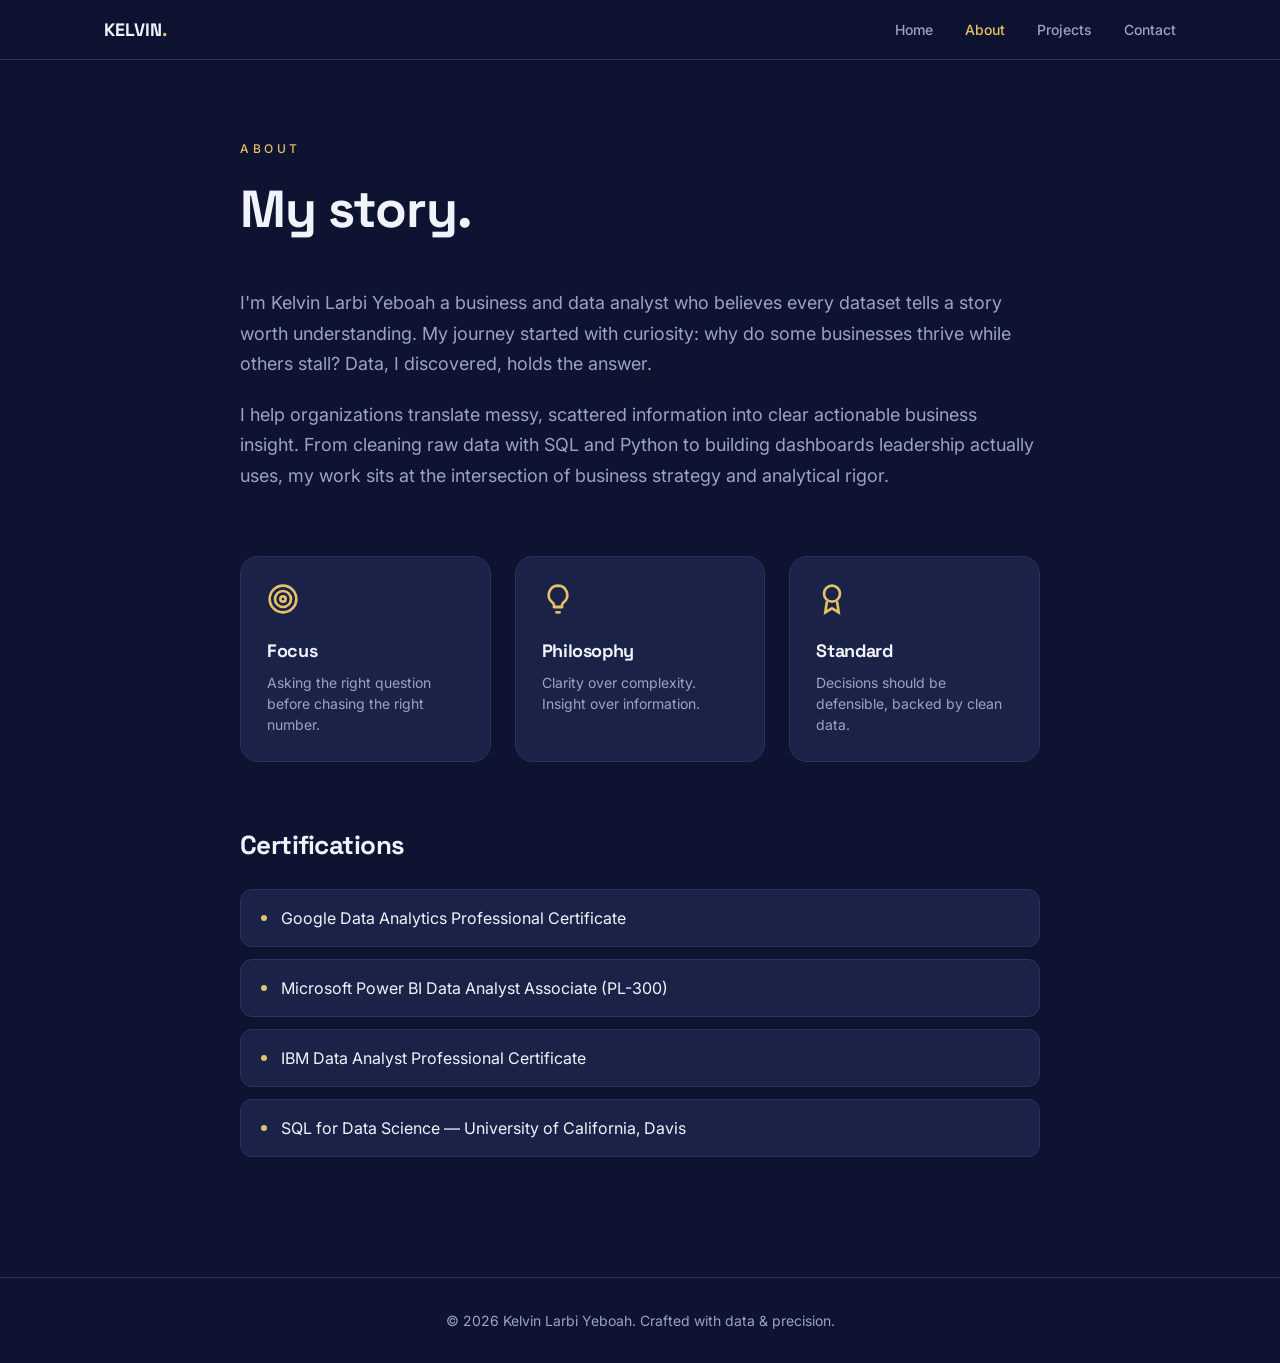
==== about.html @ 01d15446 "Add files via upload" ====
<!DOCTYPE html>
<html lang="en">
<head>
<meta charset="UTF-8" />
<meta name="viewport" content="width=device-width, initial-scale=1" />
<title>About — Kelvin Larbi Yeboah</title>
<meta name="description" content="About Kelvin Larbi Yeboah — story, philosophy, and certifications." />
<link rel="preconnect" href="https://fonts.googleapis.com" />
<link rel="preconnect" href="https://fonts.gstatic.com" crossorigin />
<link href="https://fonts.googleapis.com/css2?family=Inter:wght@400;500;600;700&family=Space+Grotesk:wght@500;600;700&display=swap" rel="stylesheet" />
<link rel="stylesheet" href="styles.css" />
<link rel="icon" type="image/png" href="assets/favicon2.png" />
</head>
<body>

<header class="nav">
  <div class="nav-inner">
    <a href="index.html" class="brand">KELVIN<span>.</span></a>
    <div class="nav-links">
      <a href="index.html" data-nav>Home</a>
      <a href="about.html" data-nav>About</a>
      <a href="projects.html" data-nav>Projects</a>
      <a href="contact.html" data-nav>Contact</a>
    </div>
    <button class="menu-btn" aria-label="Toggle menu">
      <svg id="icon-open" width="22" height="22" viewBox="0 0 24 24" fill="none" stroke="currentColor" stroke-width="2" stroke-linecap="round"><line x1="3" y1="6" x2="21" y2="6"/><line x1="3" y1="12" x2="21" y2="12"/><line x1="3" y1="18" x2="21" y2="18"/></svg>
      <svg id="icon-close" style="display:none" width="22" height="22" viewBox="0 0 24 24" fill="none" stroke="currentColor" stroke-width="2" stroke-linecap="round"><line x1="18" y1="6" x2="6" y2="18"/><line x1="6" y1="6" x2="18" y2="18"/></svg>
    </button>
  </div>
  <div class="mobile-menu">
    <div class="mm-inner">
      <a href="index.html" data-nav>Home</a>
      <a href="about.html" data-nav>About</a>
      <a href="projects.html" data-nav>Projects</a>
      <a href="contact.html" data-nav>Contact</a>
    </div>
  </div>
</header>

<main class="container section" style="max-width:800px">
  <p class="eyebrow">About</p>
  <h1 class="page-title">My story.</h1>

  <div class="story">
    <p>I'm Kelvin Larbi Yeboah a business and data analyst who believes every dataset tells a story worth understanding. My journey started with curiosity: why do some businesses thrive while others stall? Data, I discovered, holds the answer.</p>
    <p>I help organizations translate messy, scattered information into clear actionable business insight. From cleaning raw data with SQL and Python to building dashboards leadership actually uses, my work sits at the intersection of business strategy and analytical rigor.</p>
  </div>

  <div class="grid-3 about-icons">
    <div class="card">
      <svg class="card-icon" viewBox="0 0 24 24"><circle cx="12" cy="12" r="10"/><circle cx="12" cy="12" r="6"/><circle cx="12" cy="12" r="2"/></svg>
      <h3>Focus</h3>
      <p>Asking the right question before chasing the right number.</p>
    </div>
    <div class="card">
      <svg class="card-icon" viewBox="0 0 24 24"><path d="M9 18h6"/><path d="M10 22h4"/><path d="M12 2a7 7 0 0 0-4 12.7c.7.5 1 1.3 1 2.1V18h6v-1.2c0-.8.3-1.6 1-2.1A7 7 0 0 0 12 2z"/></svg>
      <h3>Philosophy</h3>
      <p>Clarity over complexity. Insight over information.</p>
    </div>
    <div class="card">
      <svg class="card-icon" viewBox="0 0 24 24"><circle cx="12" cy="8" r="6"/><path d="M8.2 13.8L7 22l5-3 5 3-1.2-8.2"/></svg>
      <h3>Standard</h3>
      <p>Decisions should be defensible, backed by clean data.</p>
    </div>
  </div>

  <div style="margin-top:64px">
    <h2 style="font-size:26px">Certifications</h2>
    <ul class="certs" style="list-style:none">
      <li class="cert">Google Data Analytics Professional Certificate</li>
      <li class="cert">Microsoft Power BI Data Analyst Associate (PL-300)</li>
      <li class="cert">IBM Data Analyst Professional Certificate</li>
      <li class="cert">SQL for Data Science — University of California, Davis</li>
    </ul>
  </div>
</main>

<footer>
  <div class="container">© <span id="yr"></span> Kelvin Larbi Yeboah. Crafted with data &amp; precision.</div>
</footer>
<script>document.getElementById('yr').textContent=new Date().getFullYear()</script>
<script src="script.js"></script>
</body>
</html>
---- styles.css ----
:root{
  --bg:#0d1330;--bg-2:#141b3d;--card:#1a2247;--border:#2a3360;
  --fg:#f1f3fb;--muted:#9aa3c7;--gold:#e4c068;--gold-dark:#c9a24a;
}
*{box-sizing:border-box;margin:0;padding:0;border-color:var(--border)}
html{scroll-behavior:smooth}
body{font-family:'Inter',system-ui,sans-serif;background:var(--bg);color:var(--fg);-webkit-font-smoothing:antialiased;line-height:1.5}
h1,h2,h3,h4{font-family:'Space Grotesk',sans-serif;letter-spacing:-.02em;font-weight:700}
a{color:inherit;text-decoration:none}
img{display:block;max-width:100%}

/* Nav */
.nav{position:sticky;top:0;z-index:50;background:rgba(13,19,48,.85);backdrop-filter:blur(12px);border-bottom:1px solid var(--border)}
.nav-inner{max-width:1120px;margin:0 auto;padding:16px 24px;display:flex;align-items:center;justify-content:space-between}
.brand{font-family:'Space Grotesk',sans-serif;font-weight:700;font-size:18px}
.brand span{color:var(--gold)}
.nav-links{display:none;gap:32px}
.nav-links a{font-size:14px;font-weight:500;color:var(--muted);transition:color .2s}
.nav-links a:hover,.nav-links a.active{color:var(--gold)}
.menu-btn{background:none;border:0;color:var(--fg);cursor:pointer;padding:6px;display:flex}
.mobile-menu{display:none;border-top:1px solid var(--border);background:var(--bg)}
.mobile-menu.open{display:block}
.mobile-menu .mm-inner{max-width:1120px;margin:0 auto;padding:16px 24px;display:flex;flex-direction:column;gap:12px}
.mobile-menu a{font-size:14px;font-weight:500;color:var(--muted)}
.mobile-menu a:hover{color:var(--gold)}
@media(min-width:768px){.nav-links{display:flex}.menu-btn{display:none}}

/* Layout */
main{min-height:calc(100vh - 140px)}
.container{max-width:1120px;margin:0 auto;padding:0 24px}
.section{padding:80px 0}
.eyebrow{font-size:12px;font-weight:500;text-transform:uppercase;letter-spacing:.3em;color:var(--gold)}
.page-title{font-size:clamp(36px,5vw,52px);margin-top:12px}
.lead{margin-top:16px;color:var(--muted);max-width:600px}

/* Hero */
.hero{position:relative;overflow:hidden}
.hero-bg{position:absolute;inset:0;background-size:cover;background-position:center}
.hero-overlay{position:absolute;inset:0;background:linear-gradient(to bottom,rgba(13,19,48,.85),rgba(13,19,48,.75),var(--bg))}
.hero-inner{position:relative;max-width:1120px;margin:0 auto;padding:80px 24px;min-height:88vh;display:flex;align-items:center;justify-content:center}
.hero-grid{display:flex;flex-direction:column;align-items:center;gap:32px;text-align:center}
.profile-wrap{position:relative;flex-shrink:0}
.profile-glow{position:absolute;inset:-4px;border-radius:50%;background:linear-gradient(135deg,rgba(228,192,104,.6),rgba(85,108,214,.4));filter:blur(14px)}
.profile{position:relative;width:176px;height:176px;border-radius:50%;border:2px solid rgba(228,192,104,.7);object-fit:cover;box-shadow:0 20px 50px -10px rgba(0,0,0,.6)}
.hero h1{font-size:clamp(44px,7vw,84px);line-height:1.05;margin-top:12px}
.hero h1 .gold{color:var(--gold)}
.hero-tag{font-size:12px;font-weight:500;text-transform:uppercase;letter-spacing:.3em;color:var(--gold);margin-bottom:12px}
.hero p{margin:20px auto 0;max-width:520px;color:var(--muted);font-size:17px}
.cta-row{margin-top:32px;display:flex;flex-wrap:wrap;gap:16px;justify-content:center}
.btn{display:inline-flex;align-items:center;gap:8px;padding:13px 28px;border-radius:999px;font-size:14px;font-weight:600;transition:all .2s;cursor:pointer;border:1px solid transparent}
.btn-primary{background:var(--gold);color:#1a1530;box-shadow:0 10px 30px -6px rgba(228,192,104,.35)}
.btn-primary:hover{transform:scale(1.03);box-shadow:0 14px 36px -6px rgba(228,192,104,.5)}
.btn-ghost{border-color:var(--border);color:var(--fg)}
.btn-ghost:hover{border-color:var(--gold);color:var(--gold)}
.btn-outline{border-color:rgba(228,192,104,.5);color:var(--gold);padding:10px 20px;font-size:13px}
.btn-outline:hover{background:var(--gold);color:#1a1530}
@media(min-width:768px){
  .hero-grid{flex-direction:row;text-align:left;gap:48px}
  .profile{width:224px;height:224px}
  .hero p{margin-left:0}
  .cta-row{justify-content:flex-start}
}

/* Cards */
.feature-head{text-align:center;margin-bottom:48px}
.feature-head h2{font-size:clamp(28px,4vw,38px);margin-top:12px}
.grid-3{display:grid;gap:24px;grid-template-columns:1fr}
@media(min-width:768px){.grid-3{grid-template-columns:repeat(3,1fr)}}
.grid-2{display:grid;gap:24px;grid-template-columns:1fr}
@media(min-width:768px){.grid-2{grid-template-columns:repeat(2,1fr)}}
.card{background:var(--card);border:1px solid var(--border);border-radius:18px;padding:26px;transition:all .2s}
.card:hover{border-color:rgba(228,192,104,.5)}
.card-icon{width:32px;height:32px;color:var(--gold);stroke:var(--gold);fill:none;stroke-width:2}
.card h3{margin-top:16px;font-size:18px}
.card p{margin-top:8px;font-size:14px;color:var(--muted)}

/* Projects */
.project-card{display:flex;flex-direction:column;padding:28px;transition:all .2s}
.project-card:hover{border-color:rgba(228,192,104,.6);box-shadow:0 20px 50px -10px rgba(228,192,104,.08)}
.project-card h2{font-family:'Space Grotesk',sans-serif;font-size:20px;transition:color .2s}
.project-card:hover h2{color:var(--gold)}
.project-card .desc{margin-top:12px;font-size:14px;color:var(--muted);flex:1;line-height:1.65}
.tags{margin-top:20px;display:flex;flex-wrap:wrap;gap:8px}
.tag{padding:5px 12px;border-radius:999px;background:var(--bg-2);border:1px solid var(--border);font-size:12px;font-weight:500;color:var(--muted)}
.project-card .btn-outline{margin-top:24px;align-self:flex-start}

/* About */
.story{margin-top:40px;display:flex;flex-direction:column;gap:20px;font-size:18px;line-height:1.7;color:var(--muted)}
.certs{margin-top:24px;display:flex;flex-direction:column;gap:12px}
.cert{display:flex;gap:14px;align-items:flex-start;background:var(--card);border:1px solid var(--border);border-radius:12px;padding:16px 20px}
.cert::before{content:"";width:6px;height:6px;border-radius:50%;background:var(--gold);margin-top:9px;flex-shrink:0}

/* Contact */
.channels{margin-top:48px;display:grid;gap:16px;grid-template-columns:1fr}
@media(min-width:768px){.channels{grid-template-columns:repeat(2,1fr)}}
.channel{display:flex;align-items:center;gap:16px;background:var(--card);border:1px solid var(--border);border-radius:18px;padding:24px;transition:border-color .2s}
.channel:hover{border-color:rgba(228,192,104,.6)}
.channel-icon{width:48px;height:48px;border-radius:50%;background:var(--bg-2);display:flex;align-items:center;justify-content:center;color:var(--gold);flex-shrink:0}
.channel-icon svg{stroke:var(--gold);fill:none;stroke-width:2;width:20px;height:20px}
.channel-label{font-size:11px;text-transform:uppercase;letter-spacing:.2em;color:var(--muted)}
.channel-value{margin-top:4px;font-weight:600;transition:color .2s}
.channel:hover .channel-value{color:var(--gold)}
.socials{margin-top:24px;display:flex;flex-wrap:wrap;gap:14px}
.social{width:48px;height:48px;border-radius:50%;background:var(--card);border:1px solid var(--border);display:flex;align-items:center;justify-content:center;color:var(--muted);transition:all .2s}
.social:hover{transform:translateY(-2px);border-color:var(--gold);color:var(--gold)}
.social svg{stroke:currentColor;fill:none;stroke-width:2;width:18px;height:18px}

/* About hero variant */
.page-head{padding:80px 0 0}

/* Footer */
footer{border-top:1px solid var(--border);padding:32px 0;text-align:center;font-size:14px;color:var(--muted);margin-top:40px}

.about-icons{margin-top:64px}
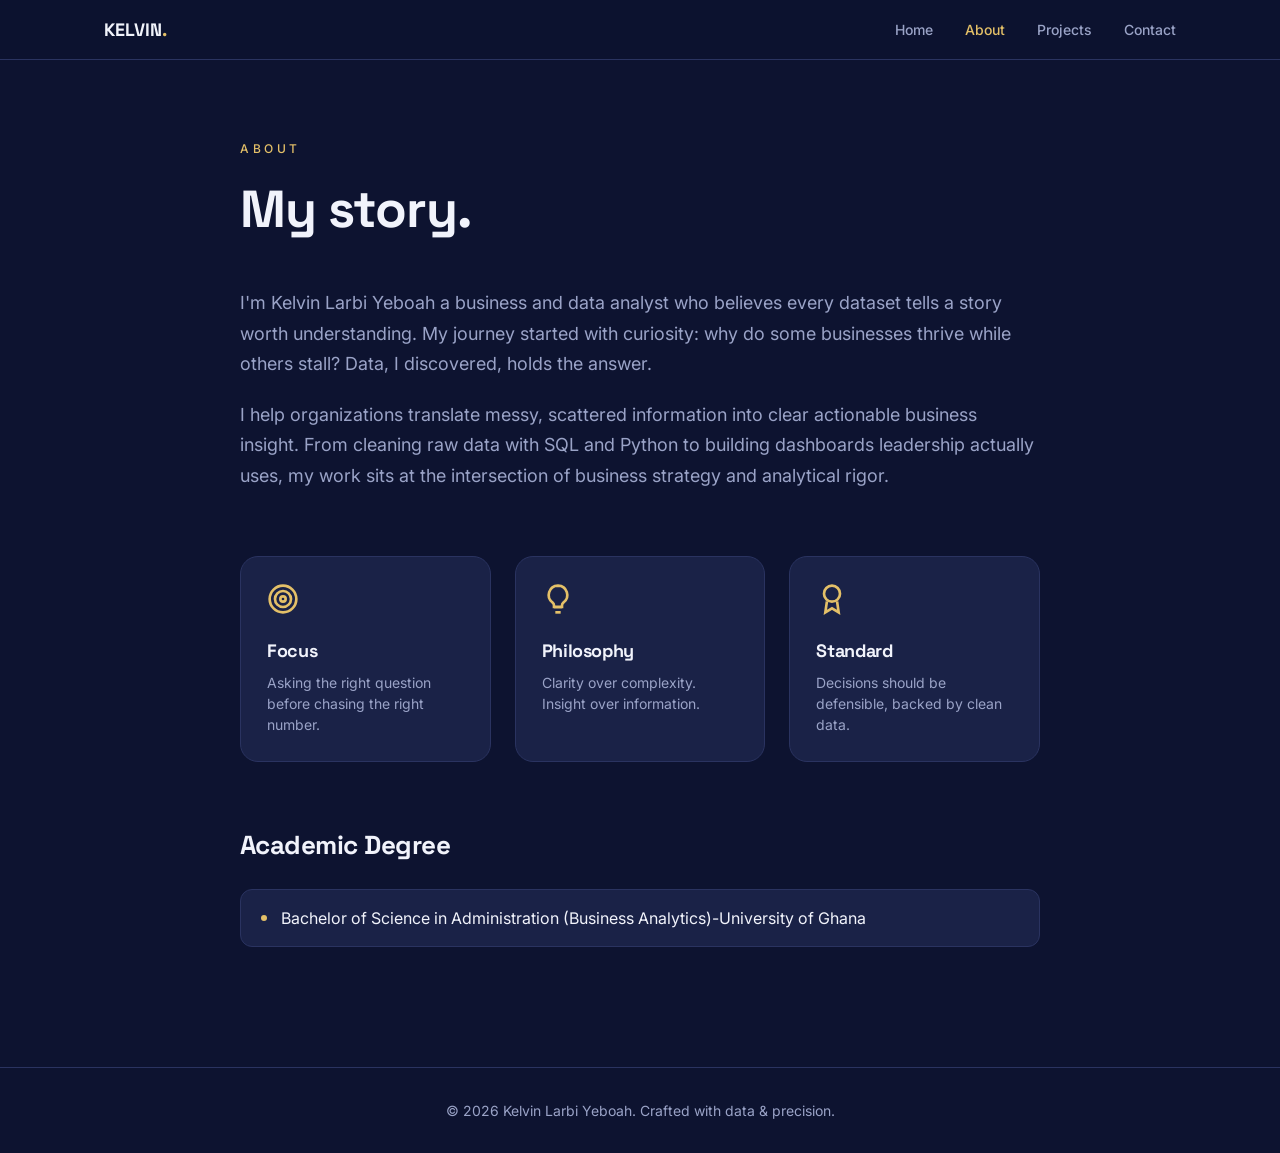
==== commit 89b81522: "Update heading and content in about.html Replaced 'Certifications' heading with 'Academic Degree' an" ====
--- a/about.html
+++ b/about.html
@@ -65,12 +65,9 @@
   </div>
 
   <div style="margin-top:64px">
-    <h2 style="font-size:26px">Certifications</h2>
+    <h2 style="font-size:26px">Academic Degree</h2>
     <ul class="certs" style="list-style:none">
-      <li class="cert">Google Data Analytics Professional Certificate</li>
-      <li class="cert">Microsoft Power BI Data Analyst Associate (PL-300)</li>
-      <li class="cert">IBM Data Analyst Professional Certificate</li>
-      <li class="cert">SQL for Data Science — University of California, Davis</li>
+      <li class="cert">Bachelor of Science in Administration (Business Analytics)-University of Ghana </li>
     </ul>
   </div>
 </main>
